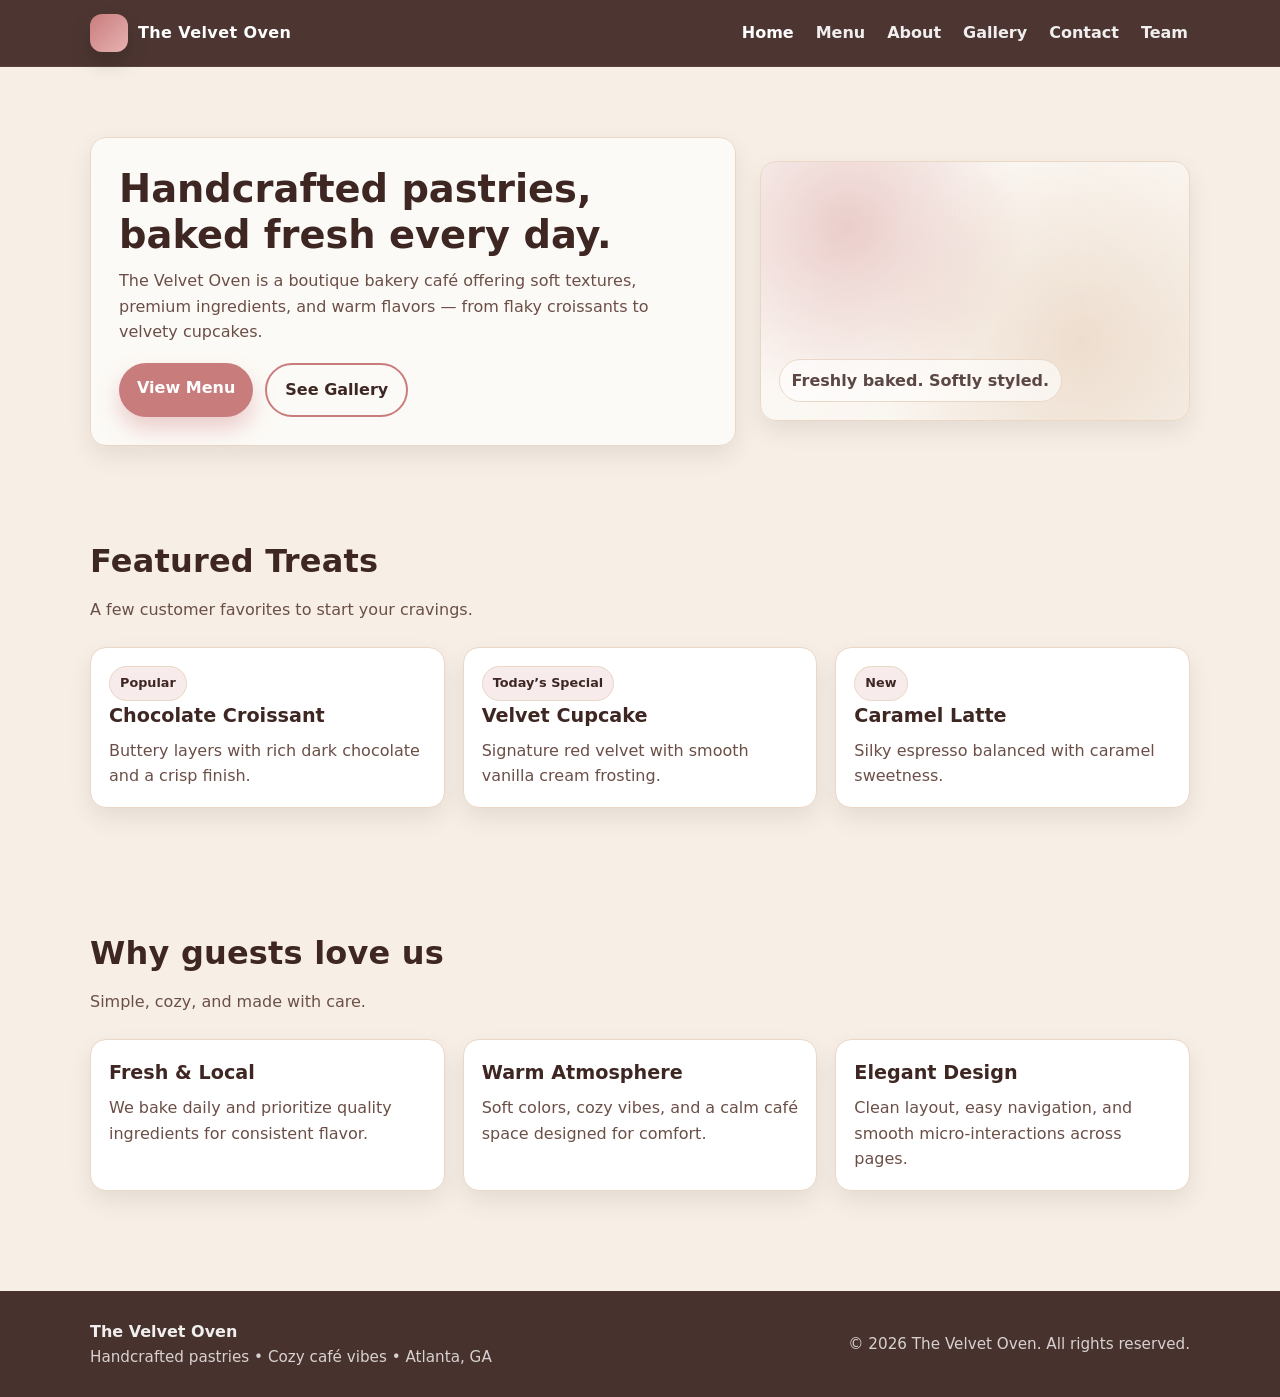
==== index.html @ 59b226e9 "Initial commit: Velvet Oven website pages and styling" ====
<!DOCTYPE html>
<html lang="en">
<head>
  <meta charset="UTF-8" />
  <meta name="viewport" content="width=device-width, initial-scale=1.0" />
  <title>The Velvet Oven | Home</title>
  <link rel="stylesheet" href="css/styles.css" />
</head>
<body>

  <header class="site-header">
    <div class="container navbar">
      <a class="brand" href="index.html">
        <span class="brand-mark" aria-hidden="true"></span>
        <span class="brand-text">The Velvet Oven</span>
      </a>

      <nav aria-label="Primary Navigation">
        <ul class="nav-links">
          <li><a href="index.html" aria-current="page">Home</a></li>
          <li><a href="menu.html">Menu</a></li>
          <li><a href="about.html">About</a></li>
          <li><a href="gallery.html">Gallery</a></li>
          <li><a href="contact.html">Contact</a></li>
          <li><a href="team.html">Team</a></li>
        </ul>
      </nav>
    </div>
  </header>

  <main>
    <section class="hero">
      <div class="container hero-grid">
        <div class="hero-card">
          <h1>Handcrafted pastries, baked fresh every day.</h1>
          <p>
            The Velvet Oven is a boutique bakery café offering soft textures, premium ingredients,
            and warm flavors — from flaky croissants to velvety cupcakes.
          </p>

          <div class="hero-actions">
            <a class="btn btn-primary" href="menu.html">View Menu</a>
            <a class="btn btn-outline" href="gallery.html">See Gallery</a>
          </div>
        </div>

        <div class="hero-visual" role="img" aria-label="Abstract bakery-themed visual background"></div>
      </div>
    </section>

    <section class="section">
      <div class="container">
        <h2 class="section-title">Featured Treats</h2>
        <p class="section-subtitle">A few customer favorites to start your cravings.</p>

        <div class="grid-3">
          <article class="card">
            <span class="badge">Popular</span>
            <h3>Chocolate Croissant</h3>
            <p>Buttery layers with rich dark chocolate and a crisp finish.</p>
          </article>

          <article class="card">
            <span class="badge pulse">Today’s Special</span>
            <h3>Velvet Cupcake</h3>
            <p>Signature red velvet with smooth vanilla cream frosting.</p>
          </article>

          <article class="card">
            <span class="badge">New</span>
            <h3>Caramel Latte</h3>
            <p>Silky espresso balanced with caramel sweetness.</p>
          </article>
        </div>
      </div>
    </section>

    <section class="section">
      <div class="container">
        <h2 class="section-title">Why guests love us</h2>
        <p class="section-subtitle">Simple, cozy, and made with care.</p>

        <div class="grid-3">
          <article class="card">
            <h3>Fresh & Local</h3>
            <p>We bake daily and prioritize quality ingredients for consistent flavor.</p>
          </article>
          <article class="card">
            <h3>Warm Atmosphere</h3>
            <p>Soft colors, cozy vibes, and a calm café space designed for comfort.</p>
          </article>
          <article class="card">
            <h3>Elegant Design</h3>
            <p>Clean layout, easy navigation, and smooth micro-interactions across pages.</p>
          </article>
        </div>
      </div>
    </section>
  </main>

  <footer class="site-footer">
    <div class="container footer-grid">
      <div>
        <strong>The Velvet Oven</strong>
        <div class="small">Handcrafted pastries • Cozy café vibes • Atlanta, GA</div>
      </div>
      <div class="small">© 2026 The Velvet Oven. All rights reserved.</div>
    </div>
  </footer>

</body>
</html>
---- css/styles.css ----
/* =========================================================
   The Velvet Oven — Global Styles
   CSC 4370/6370 Project 1 (HTML + CSS only)
   ========================================================= */

/* ---------- CSS Variables (Theme System) ---------- */
:root {
  --bg: #f7efe5;           /* warm cream */
  --surface: #ffffff;      /* card background */
  --text: #3e2723;         /* cocoa brown */
  --muted: #6b4f47;        /* muted brown */
  --accent: #c97c7c;       /* muted rose */
  --accent-dark: #b66b6b;  /* deeper rose */
  --border: #ead7c6;       /* soft beige */
  --shadow: 0 10px 25px rgba(0, 0, 0, 0.08);
  --shadow-hover: 0 14px 35px rgba(0, 0, 0, 0.12);
  --radius: 16px;
  --max: 1100px;
}

/* ---------- Base Reset ---------- */
* {
  box-sizing: border-box;
}

html {
  scroll-behavior: smooth;
}

body {
  margin: 0;
  font-family: system-ui, -apple-system, Segoe UI, Roboto, Arial, sans-serif;
  background: var(--bg);
  color: var(--text);
  line-height: 1.6;
}

img {
  max-width: 100%;
  display: block;
}

a {
  color: inherit;
}

/* ---------- Layout Helpers ---------- */
.container {
  width: min(92%, var(--max));
  margin: 0 auto;
}

.section {
  padding: 60px 0;
}

.section-title {
  font-size: 2rem;
  letter-spacing: 0.2px;
  margin: 0 0 10px;
}

.section-subtitle {
  margin: 0 0 25px;
  color: var(--muted);
}

/* ---------- Header / Nav ---------- */
.site-header {
  position: sticky;
  top: 0;
  z-index: 100;
  background: rgba(62, 39, 35, 0.92);
  backdrop-filter: blur(10px);
  border-bottom: 1px solid rgba(255, 255, 255, 0.06);
}

.navbar {
  display: flex;
  align-items: center;
  justify-content: space-between;
  padding: 14px 0;
  gap: 16px;
}

.brand {
  display: flex;
  align-items: center;
  gap: 10px;
  text-decoration: none;
}

.brand-mark {
  width: 38px;
  height: 38px;
  border-radius: 12px;
  background: linear-gradient(135deg, var(--accent), #e7b2b2);
  box-shadow: 0 10px 20px rgba(0,0,0,0.18);
}

.brand-text {
  color: #fff;
  font-weight: 800;
  letter-spacing: 0.4px;
}

.nav-links {
  list-style: none;
  display: flex;
  gap: 18px;
  padding: 0;
  margin: 0;
  flex-wrap: wrap;
  justify-content: flex-end;
}

.nav-links a {
  position: relative;
  text-decoration: none;
  color: rgba(255, 255, 255, 0.92);
  font-weight: 650;
  padding: 6px 2px;
}

.nav-links a::after {
  content: "";
  position: absolute;
  left: 0;
  bottom: -2px;
  width: 0%;
  height: 2px;
  background: var(--accent);
  transition: width 220ms ease;
}

.nav-links a:hover::after,
.nav-links a:focus-visible::after {
  width: 100%;
}

.nav-links a[aria-current="page"] {
  color: #fff;
}

.nav-links a:focus-visible {
  outline: 3px solid rgba(201, 124, 124, 0.55);
  outline-offset: 4px;
  border-radius: 8px;
}

/* ---------- Hero ---------- */
.hero {
  padding: 70px 0 30px;
}

.hero-grid {
  display: grid;
  grid-template-columns: 1.2fr 0.8fr;
  gap: 24px;
  align-items: center;
}

.hero-card {
  background: rgba(255, 255, 255, 0.65);
  border: 1px solid var(--border);
  border-radius: var(--radius);
  padding: 28px;
  box-shadow: var(--shadow);
  animation: fadeUp 900ms ease both;
}

.hero h1 {
  margin: 0 0 10px;
  font-size: 2.4rem;
  line-height: 1.2;
}

.hero p {
  margin: 0 0 18px;
  color: var(--muted);
}

.hero-actions {
  display: flex;
  gap: 12px;
  flex-wrap: wrap;
}

.btn {
  display: inline-block;
  border: 0;
  cursor: pointer;
  text-decoration: none;
  padding: 12px 18px;
  border-radius: 999px;
  font-weight: 750;
  transition: transform 180ms ease, box-shadow 180ms ease, background 180ms ease;
}

.btn-primary {
  background: var(--accent);
  color: #fff;
  box-shadow: 0 12px 22px rgba(201, 124, 124, 0.35);
}

.btn-primary:hover,
.btn-primary:focus-visible {
  background: var(--accent-dark);
  transform: translateY(-2px);
  box-shadow: 0 16px 28px rgba(201, 124, 124, 0.45);
}

.btn-outline {
  background: transparent;
  border: 2px solid var(--accent);
  color: var(--text);
}

.btn-outline:hover,
.btn-outline:focus-visible {
  transform: translateY(-2px);
  box-shadow: var(--shadow);
}

.hero-visual {
  border-radius: var(--radius);
  min-height: 260px;
  border: 1px solid var(--border);
  box-shadow: var(--shadow);
  background:
    radial-gradient(circle at 20% 25%, rgba(201,124,124,0.35), transparent 45%),
    radial-gradient(circle at 75% 70%, rgba(234,215,198,0.8), transparent 55%),
    linear-gradient(135deg, rgba(255,255,255,0.7), rgba(255,255,255,0.2));
  position: relative;
  overflow: hidden;
  animation: fadeUp 1100ms ease both;
}

.hero-visual::after {
  content: "Freshly baked. Softly styled.";
  position: absolute;
  left: 18px;
  bottom: 18px;
  font-weight: 800;
  color: rgba(62, 39, 35, 0.85);
  background: rgba(255,255,255,0.6);
  padding: 8px 12px;
  border-radius: 999px;
  border: 1px solid var(--border);
}

/* ---------- Cards ---------- */
.grid-3 {
  display: grid;
  grid-template-columns: repeat(3, 1fr);
  gap: 18px;
}

.card {
  background: var(--surface);
  border: 1px solid var(--border);
  border-radius: var(--radius);
  padding: 18px;
  box-shadow: var(--shadow);
  transition: transform 200ms ease, box-shadow 200ms ease;
}

.card:hover {
  transform: translateY(-6px);
  box-shadow: var(--shadow-hover);
}

.card h3 {
  margin: 0 0 6px;
  font-size: 1.2rem;
}

.card p {
  margin: 0;
  color: var(--muted);
}

.badge {
  display: inline-block;
  font-size: 0.8rem;
  font-weight: 800;
  padding: 6px 10px;
  border-radius: 999px;
  border: 1px solid var(--border);
  background: rgba(201, 124, 124, 0.15);
  color: var(--text);
}

/* ---------- Specials Pulse (Animation) ---------- */
.pulse {
  animation: pulse 1.6s ease-in-out infinite;
}

@keyframes pulse {
  0%, 100% { transform: scale(1); }
  50% { transform: scale(1.05); }
}

/* ---------- Menu Grid ---------- */
.menu-grid {
  display: grid;
  grid-template-columns: repeat(12, 1fr);
  gap: 18px;
}

.menu-category {
  grid-column: span 12;
  margin-top: 10px;
}

.menu-category h2 {
  margin: 20px 0 10px;
  font-size: 1.6rem;
}

.menu-items {
  display: grid;
  grid-template-columns: repeat(3, 1fr);
  gap: 18px;
}

.menu-item {
  background: var(--surface);
  border: 1px solid var(--border);
  border-radius: var(--radius);
  padding: 18px;
  box-shadow: var(--shadow);
  transition: transform 200ms ease, box-shadow 200ms ease;
  position: relative;
  overflow: hidden;
}

.menu-item:hover {
  transform: translateY(-6px);
  box-shadow: var(--shadow-hover);
}

.price {
  position: absolute;
  top: 14px;
  right: 14px;
  background: rgba(201, 124, 124, 0.18);
  border: 1px solid var(--border);
  padding: 6px 10px;
  border-radius: 999px;
  font-weight: 850;
}

/* ---------- Gallery ---------- */
.gallery-grid {
  display: grid;
  grid-template-columns: repeat(12, 1fr);
  gap: 14px;
}

.gallery-item {
  grid-column: span 4;
  border-radius: var(--radius);
  overflow: hidden;
  border: 1px solid var(--border);
  box-shadow: var(--shadow);
  background: #fff;
  transition: transform 220ms ease;
}

.gallery-item:hover {
  transform: scale(1.02);
}

.gallery-ph {
  /* Placeholder “image” using gradients (so you don't need real images yet) */
  height: 220px;
  background:
    radial-gradient(circle at 25% 30%, rgba(201,124,124,0.35), transparent 45%),
    radial-gradient(circle at 70% 70%, rgba(234,215,198,0.9), transparent 55%),
    linear-gradient(135deg, rgba(62,39,35,0.08), rgba(255,255,255,0.7));
}

.caption {
  padding: 12px 14px;
  color: var(--muted);
  font-weight: 650;
}

/* ---------- Form ---------- */
.form {
  background: rgba(255,255,255,0.75);
  border: 1px solid var(--border);
  border-radius: var(--radius);
  padding: 22px;
  box-shadow: var(--shadow);
  max-width: 720px;
}

.field {
  display: grid;
  gap: 6px;
  margin-bottom: 14px;
}

label {
  font-weight: 750;
}

input, textarea {
  width: 100%;
  padding: 12px 12px;
  border-radius: 12px;
  border: 1px solid var(--border);
  font: inherit;
  background: #fff;
}

input:focus, textarea:focus {
  outline: 3px solid rgba(201, 124, 124, 0.35);
  border-color: rgba(201, 124, 124, 0.65);
}

textarea {
  min-height: 140px;
  resize: vertical;
}

/* ---------- Footer ---------- */
.site-footer {
  padding: 28px 0;
  background: rgba(62, 39, 35, 0.94);
  color: rgba(255, 255, 255, 0.92);
  margin-top: 40px;
}

.footer-grid {
  display: grid;
  grid-template-columns: 1fr auto;
  gap: 14px;
  align-items: center;
}

.small {
  color: rgba(255, 255, 255, 0.78);
  font-size: 0.95rem;
}

/* ---------- Animations ---------- */
@keyframes fadeUp {
  from { opacity: 0; transform: translateY(10px); }
  to   { opacity: 1; transform: translateY(0); }
}

/* ---------- Reduced Motion Accessibility ---------- */
@media (prefers-reduced-motion: reduce) {
  html { scroll-behavior: auto; }
  * {
    animation-duration: 0.001ms !important;
    animation-iteration-count: 1 !important;
    transition-duration: 0.001ms !important;
  }
}

/* ---------- Responsive Breakpoints ---------- */
@media (max-width: 1024px) {
  .hero-grid {
    grid-template-columns: 1fr;
  }
  .grid-3 {
    grid-template-columns: 1fr;
  }
  .menu-items {
    grid-template-columns: 1fr;
  }
  .gallery-item {
    grid-column: span 6;
  }
  .footer-grid {
    grid-template-columns: 1fr;
  }
}

@media (max-width: 600px) {
  .nav-links {
    gap: 10px;
  }
  .hero h1 {
    font-size: 2rem;
  }
  .gallery-item {
    grid-column: span 12;
  }
}
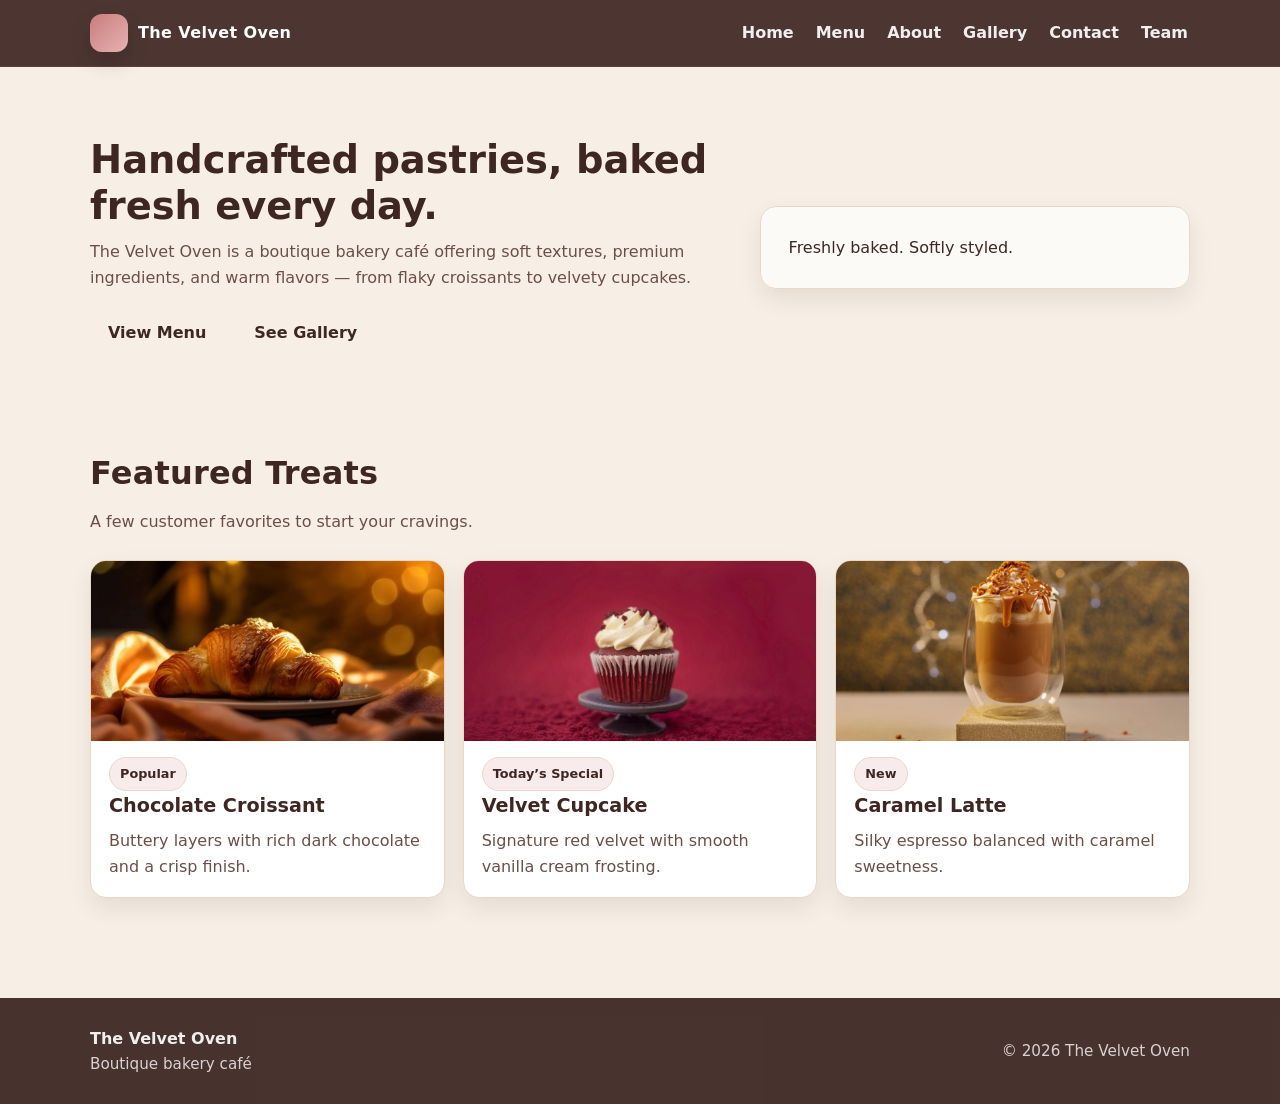
==== commit 3fa206bb: "Add product images and homepage featured media cards" ====
--- a/index.html
+++ b/index.html
@@ -1,112 +1,156 @@
 <!DOCTYPE html>
 <html lang="en">
 <head>
-  <meta charset="UTF-8" />
-  <meta name="viewport" content="width=device-width, initial-scale=1.0" />
-  <title>The Velvet Oven | Home</title>
-  <link rel="stylesheet" href="css/styles.css" />
+  <meta charset="UTF-8">
+  <meta name="viewport" content="width=device-width, initial-scale=1.0">
+  <title>The Velvet Oven</title>
+  <link rel="stylesheet" href="css/styles.css">
 </head>
+
 <body>
 
-  <header class="site-header">
-    <div class="container navbar">
-      <a class="brand" href="index.html">
-        <span class="brand-mark" aria-hidden="true"></span>
-        <span class="brand-text">The Velvet Oven</span>
-      </a>
+<header class="site-header">
+  <div class="container navbar">
 
-      <nav aria-label="Primary Navigation">
-        <ul class="nav-links">
-          <li><a href="index.html" aria-current="page">Home</a></li>
-          <li><a href="menu.html">Menu</a></li>
-          <li><a href="about.html">About</a></li>
-          <li><a href="gallery.html">Gallery</a></li>
-          <li><a href="contact.html">Contact</a></li>
-          <li><a href="team.html">Team</a></li>
-        </ul>
-      </nav>
+    <a class="brand" href="index.html">
+      <span class="brand-mark"></span>
+      <span class="brand-text">The Velvet Oven</span>
+    </a>
+
+    <nav>
+      <ul class="nav-links">
+        <li><a href="index.html">Home</a></li>
+        <li><a href="menu.html">Menu</a></li>
+        <li><a href="about.html">About</a></li>
+        <li><a href="gallery.html">Gallery</a></li>
+        <li><a href="contact.html">Contact</a></li>
+        <li><a href="team.html">Team</a></li>
+      </ul>
+    </nav>
+
+  </div>
+</header>
+
+<main>
+
+<section class="hero section">
+  <div class="container hero-grid">
+
+    <div class="hero-text">
+      <h1>Handcrafted pastries, baked fresh every day.</h1>
+
+      <p>
+        The Velvet Oven is a boutique bakery café offering soft textures,
+        premium ingredients, and warm flavors — from flaky croissants
+        to velvety cupcakes.
+      </p>
+
+      <div class="hero-actions">
+        <a href="menu.html" class="btn primary">View Menu</a>
+        <a href="gallery.html" class="btn outline">See Gallery</a>
+      </div>
     </div>
-  </header>
 
-  <main>
-    <section class="hero">
-      <div class="container hero-grid">
-        <div class="hero-card">
-          <h1>Handcrafted pastries, baked fresh every day.</h1>
+    <div class="hero-card">
+      <span class="hero-badge">Freshly baked. Softly styled.</span>
+    </div>
+
+  </div>
+</section>
+
+
+<section class="section">
+  <div class="container">
+
+    <h2 class="section-title">Featured Treats</h2>
+    <p class="section-subtitle">
+      A few customer favorites to start your cravings.
+    </p>
+
+    <div class="grid-3">
+
+      <article class="card card-media">
+
+        <img class="card-img"
+        src="assets/images/croissant.jpg"
+        alt="Chocolate croissant">
+
+        <div class="card-body">
+          <span class="badge">Popular</span>
+
+          <h3>Chocolate Croissant</h3>
+
           <p>
-            The Velvet Oven is a boutique bakery café offering soft textures, premium ingredients,
-            and warm flavors — from flaky croissants to velvety cupcakes.
+            Buttery layers with rich dark chocolate
+            and a crisp finish.
           </p>
-
-          <div class="hero-actions">
-            <a class="btn btn-primary" href="menu.html">View Menu</a>
-            <a class="btn btn-outline" href="gallery.html">See Gallery</a>
-          </div>
         </div>
 
-        <div class="hero-visual" role="img" aria-label="Abstract bakery-themed visual background"></div>
-      </div>
-    </section>
+      </article>
 
-    <section class="section">
-      <div class="container">
-        <h2 class="section-title">Featured Treats</h2>
-        <p class="section-subtitle">A few customer favorites to start your cravings.</p>
 
-        <div class="grid-3">
-          <article class="card">
-            <span class="badge">Popular</span>
-            <h3>Chocolate Croissant</h3>
-            <p>Buttery layers with rich dark chocolate and a crisp finish.</p>
-          </article>
+      <article class="card card-media">
 
-          <article class="card">
-            <span class="badge pulse">Today’s Special</span>
-            <h3>Velvet Cupcake</h3>
-            <p>Signature red velvet with smooth vanilla cream frosting.</p>
-          </article>
+        <img class="card-img"
+        src="assets/images/cupcake.jpg"
+        alt="Velvet cupcake">
 
-          <article class="card">
-            <span class="badge">New</span>
-            <h3>Caramel Latte</h3>
-            <p>Silky espresso balanced with caramel sweetness.</p>
-          </article>
+        <div class="card-body">
+          <span class="badge pulse">Today’s Special</span>
+
+          <h3>Velvet Cupcake</h3>
+
+          <p>
+            Signature red velvet with smooth
+            vanilla cream frosting.
+          </p>
         </div>
-      </div>
-    </section>
 
-    <section class="section">
-      <div class="container">
-        <h2 class="section-title">Why guests love us</h2>
-        <p class="section-subtitle">Simple, cozy, and made with care.</p>
+      </article>
 
-        <div class="grid-3">
-          <article class="card">
-            <h3>Fresh & Local</h3>
-            <p>We bake daily and prioritize quality ingredients for consistent flavor.</p>
-          </article>
-          <article class="card">
-            <h3>Warm Atmosphere</h3>
-            <p>Soft colors, cozy vibes, and a calm café space designed for comfort.</p>
-          </article>
-          <article class="card">
-            <h3>Elegant Design</h3>
-            <p>Clean layout, easy navigation, and smooth micro-interactions across pages.</p>
-          </article>
+
+      <article class="card card-media">
+
+        <img class="card-img"
+        src="assets/images/latte.jpg"
+        alt="Caramel latte">
+
+        <div class="card-body">
+          <span class="badge">New</span>
+
+          <h3>Caramel Latte</h3>
+
+          <p>
+            Silky espresso balanced with
+            caramel sweetness.
+          </p>
         </div>
-      </div>
-    </section>
-  </main>
 
-  <footer class="site-footer">
-    <div class="container footer-grid">
-      <div>
-        <strong>The Velvet Oven</strong>
-        <div class="small">Handcrafted pastries • Cozy café vibes • Atlanta, GA</div>
-      </div>
-      <div class="small">© 2026 The Velvet Oven. All rights reserved.</div>
+      </article>
+
     </div>
-  </footer>
+
+  </div>
+</section>
+
+</main>
+
+<footer class="site-footer">
+
+  <div class="container footer-grid">
+
+    <div>
+      <strong>The Velvet Oven</strong>
+      <div class="small">Boutique bakery café</div>
+    </div>
+
+    <div class="small">
+      © 2026 The Velvet Oven
+    </div>
+
+  </div>
+
+</footer>
 
 </body>
 </html>
--- a/css/styles.css
+++ b/css/styles.css
@@ -491,4 +491,69 @@
   .gallery-item {
     grid-column: span 12;
   }
+}
+/* =========================================================
+   Gallery: real images + overlay animation
+   ========================================================= */
+
+.gallery-link {
+  position: relative;
+  display: block;
+  text-decoration: none;
+}
+
+.gallery-img {
+  width: 100%;
+  height: 240px;
+  object-fit: cover;
+  transform: scale(1);
+  transition: transform 280ms ease;
+}
+
+.gallery-overlay {
+  position: absolute;
+  left: 12px;
+  bottom: 12px;
+  padding: 10px 12px;
+  border-radius: 999px;
+  font-weight: 800;
+  color: rgba(62, 39, 35, 0.92);
+  background: rgba(255, 255, 255, 0.78);
+  border: 1px solid rgba(234, 215, 198, 0.9);
+  transform: translateY(10px);
+  opacity: 0;
+  transition: opacity 240ms ease, transform 240ms ease;
+}
+
+.gallery-item:hover .gallery-img {
+  transform: scale(1.06);
+}
+
+.gallery-item:hover .gallery-overlay {
+  opacity: 1;
+  transform: translateY(0);
+}
+
+/* =========================================================
+   Homepage: image cards
+   ========================================================= */
+
+.card-media {
+  padding: 0;
+  overflow: hidden;
+}
+
+.card-img {
+  width: 100%;
+  height: 180px;
+  object-fit: cover;
+  transition: transform 280ms ease;
+}
+
+.card-body {
+  padding: 16px 18px 18px;
+}
+
+.card-media:hover .card-img {
+  transform: scale(1.05);
 }
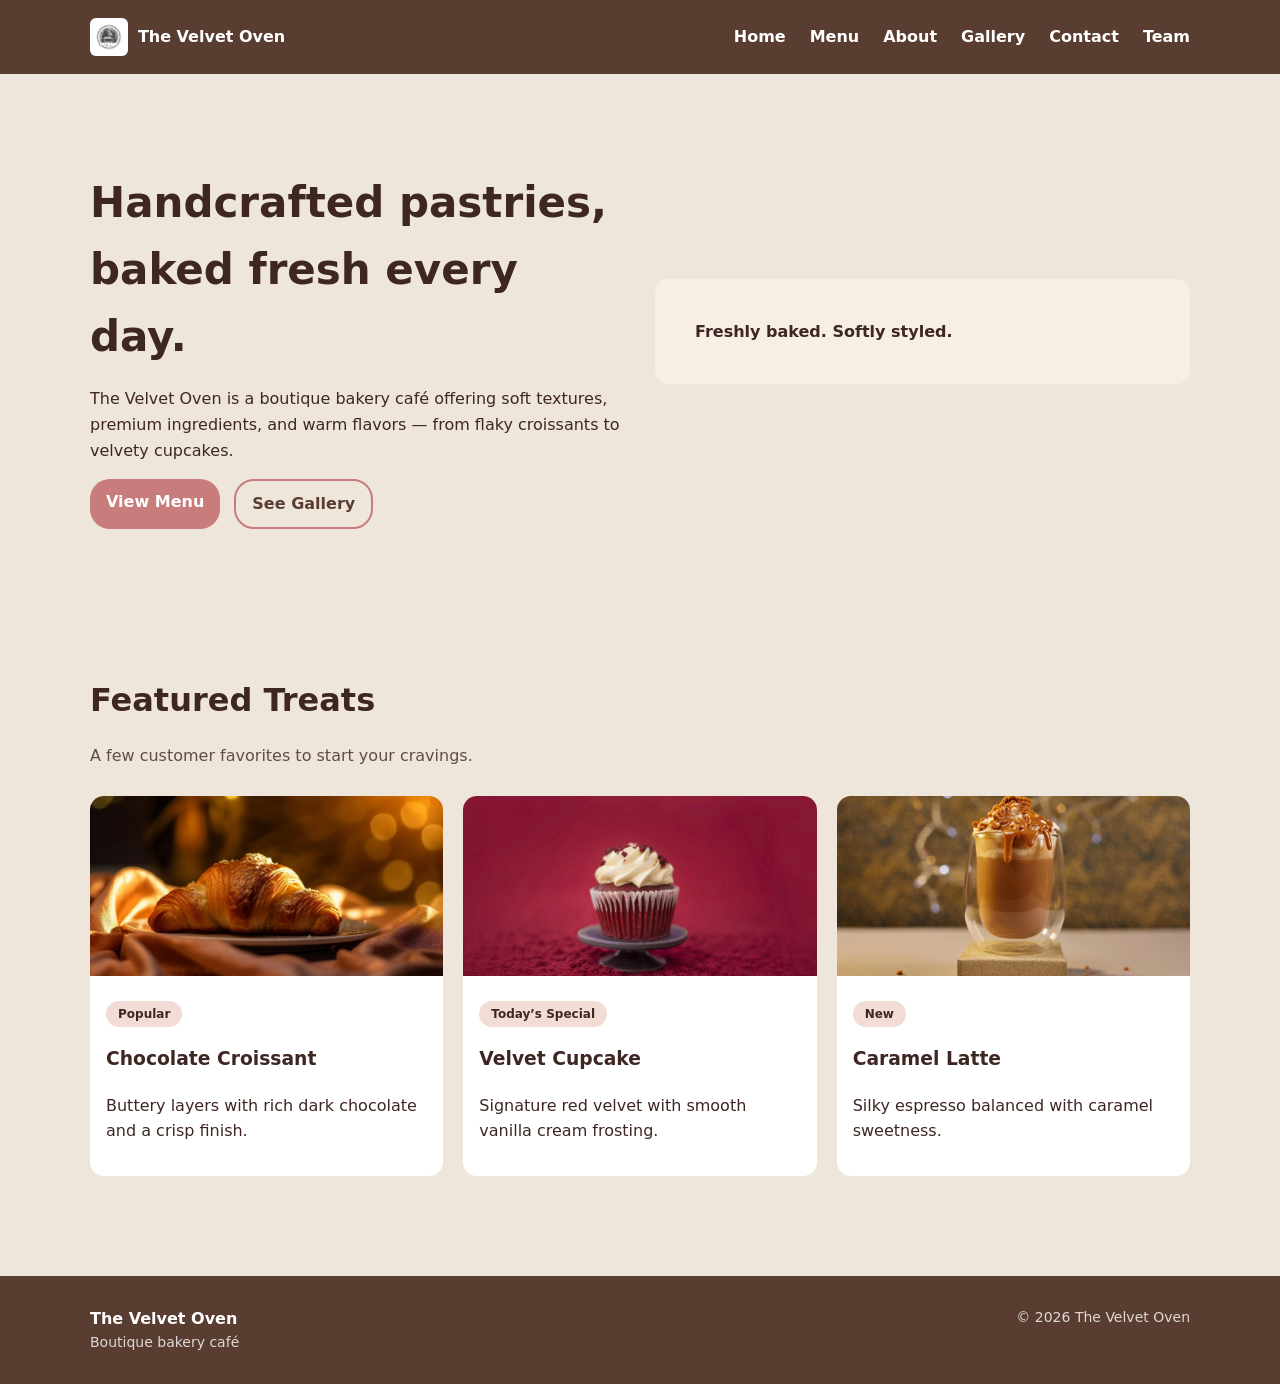
==== commit f77fa8a6: "Add logo image to navbar" ====
--- a/index.html
+++ b/index.html
@@ -13,7 +13,7 @@
   <div class="container navbar">
 
     <a class="brand" href="index.html">
-      <span class="brand-mark"></span>
+      <img src="assets/images/logo.jpg" alt="Velvet Oven Logo" class="logo">
       <span class="brand-text">The Velvet Oven</span>
     </a>
 
@@ -58,7 +58,6 @@
   </div>
 </section>
 
-
 <section class="section">
   <div class="container">
 
@@ -70,7 +69,6 @@
     <div class="grid-3">
 
       <article class="card card-media">
-
         <img class="card-img"
         src="assets/images/croissant.jpg"
         alt="Chocolate croissant">
@@ -85,12 +83,9 @@
             and a crisp finish.
           </p>
         </div>
-
       </article>
 
-
       <article class="card card-media">
-
         <img class="card-img"
         src="assets/images/cupcake.jpg"
         alt="Velvet cupcake">
@@ -105,12 +100,9 @@
             vanilla cream frosting.
           </p>
         </div>
-
       </article>
 
-
       <article class="card card-media">
-
         <img class="card-img"
         src="assets/images/latte.jpg"
         alt="Caramel latte">
@@ -125,7 +117,6 @@
             caramel sweetness.
           </p>
         </div>
-
       </article>
 
     </div>
--- a/css/styles.css
+++ b/css/styles.css
@@ -1,86 +1,35 @@
-/* =========================================================
-   The Velvet Oven — Global Styles
-   CSC 4370/6370 Project 1 (HTML + CSS only)
-   ========================================================= */
-
-/* ---------- CSS Variables (Theme System) ---------- */
-:root {
-  --bg: #f7efe5;           /* warm cream */
-  --surface: #ffffff;      /* card background */
-  --text: #3e2723;         /* cocoa brown */
-  --muted: #6b4f47;        /* muted brown */
-  --accent: #c97c7c;       /* muted rose */
-  --accent-dark: #b66b6b;  /* deeper rose */
-  --border: #ead7c6;       /* soft beige */
-  --shadow: 0 10px 25px rgba(0, 0, 0, 0.08);
-  --shadow-hover: 0 14px 35px rgba(0, 0, 0, 0.12);
-  --radius: 16px;
-  --max: 1100px;
-}
-
-/* ---------- Base Reset ---------- */
 * {
   box-sizing: border-box;
 }
 
-html {
-  scroll-behavior: smooth;
-}
-
 body {
   margin: 0;
-  font-family: system-ui, -apple-system, Segoe UI, Roboto, Arial, sans-serif;
-  background: var(--bg);
-  color: var(--text);
+  font-family: system-ui, -apple-system, BlinkMacSystemFont, "Segoe UI",
+  Roboto, Oxygen, Ubuntu, Cantarell, "Open Sans", "Helvetica Neue", sans-serif;
+  background: #efe6db;
+  color: #3e2723;
   line-height: 1.6;
 }
 
-img {
-  max-width: 100%;
-  display: block;
-}
-
-a {
-  color: inherit;
-}
-
-/* ---------- Layout Helpers ---------- */
 .container {
-  width: min(92%, var(--max));
-  margin: 0 auto;
+  width: min(1100px, 92%);
+  margin-inline: auto;
 }
 
 .section {
   padding: 60px 0;
 }
 
-.section-title {
-  font-size: 2rem;
-  letter-spacing: 0.2px;
-  margin: 0 0 10px;
-}
-
-.section-subtitle {
-  margin: 0 0 25px;
-  color: var(--muted);
-}
-
-/* ---------- Header / Nav ---------- */
 .site-header {
-  position: sticky;
-  top: 0;
-  z-index: 100;
-  background: rgba(62, 39, 35, 0.92);
-  backdrop-filter: blur(10px);
-  border-bottom: 1px solid rgba(255, 255, 255, 0.06);
+  background: #5a3d31;
+  color: white;
 }
 
 .navbar {
   display: flex;
+  justify-content: space-between;
   align-items: center;
-  justify-content: space-between;
-  padding: 14px 0;
-  gap: 16px;
+  padding: 18px 0;
 }
 
 .brand {
@@ -88,445 +37,191 @@
   align-items: center;
   gap: 10px;
   text-decoration: none;
-}
-
-.brand-mark {
-  width: 38px;
+  color: white;
+}
+
+.logo {
   height: 38px;
-  border-radius: 12px;
-  background: linear-gradient(135deg, var(--accent), #e7b2b2);
-  box-shadow: 0 10px 20px rgba(0,0,0,0.18);
+  width: auto;
+  border-radius: 6px;
+  display: block;
 }
 
 .brand-text {
-  color: #fff;
-  font-weight: 800;
-  letter-spacing: 0.4px;
+  font-weight: 700;
 }
 
 .nav-links {
+  display: flex;
+  gap: 24px;
   list-style: none;
-  display: flex;
-  gap: 18px;
   padding: 0;
   margin: 0;
-  flex-wrap: wrap;
-  justify-content: flex-end;
 }
 
 .nav-links a {
+  text-decoration: none;
+  color: white;
+  font-weight: 600;
+}
+
+.nav-links a:hover {
+  opacity: 0.7;
+}
+
+.nav-links a[aria-current="page"] {
+  border-bottom: 2px solid rgba(201,124,124,0.75);
+  padding-bottom: 6px;
+}
+
+.hero-grid {
+  display: grid;
+  grid-template-columns: 1fr 1fr;
+  gap: 30px;
+  align-items: center;
+}
+
+.hero-text h1 {
+  font-size: 42px;
+  margin-bottom: 10px;
+}
+
+.hero-actions {
+  display: flex;
+  gap: 14px;
+  margin-top: 16px;
+}
+
+.hero-card {
+  padding: 40px;
+  background: #f7efe6;
+  border-radius: 14px;
+}
+
+.hero-badge {
+  font-weight: 600;
+}
+
+.hero {
   position: relative;
-  text-decoration: none;
-  color: rgba(255, 255, 255, 0.92);
-  font-weight: 650;
-  padding: 6px 2px;
-}
-
-.nav-links a::after {
+  overflow: hidden;
+}
+
+.hero::before {
   content: "";
   position: absolute;
-  left: 0;
-  bottom: -2px;
-  width: 0%;
-  height: 2px;
-  background: var(--accent);
-  transition: width 220ms ease;
-}
-
-.nav-links a:hover::after,
-.nav-links a:focus-visible::after {
+  inset: 0;
+  background: url("../assets/images/cafe.jpg") center/cover no-repeat;
+  opacity: 0.15;
+  transform: scale(1.05);
+}
+
+.hero .container {
+  position: relative;
+  z-index: 1;
+}
+
+.btn {
+  padding: 10px 16px;
+  border-radius: 20px;
+  text-decoration: none;
+  font-weight: 600;
+}
+
+.btn.primary {
+  background: #c97c7c;
+  color: white;
+}
+
+.btn.outline {
+  border: 2px solid #c97c7c;
+  color: #5a3d31;
+}
+
+.section-title {
+  font-size: 32px;
+  margin-bottom: 6px;
+}
+
+.section-subtitle {
+  opacity: 0.8;
+  margin-bottom: 28px;
+}
+
+.grid-3 {
+  display: grid;
+  grid-template-columns: repeat(3,1fr);
+  gap: 20px;
+}
+
+.card {
+  background: white;
+  border-radius: 14px;
+  overflow: hidden;
+  padding: 16px;
+}
+
+.card-media {
+  padding: 0;
+}
+
+.card-img {
   width: 100%;
-}
-
-.nav-links a[aria-current="page"] {
-  color: #fff;
-}
-
-.nav-links a:focus-visible {
-  outline: 3px solid rgba(201, 124, 124, 0.55);
-  outline-offset: 4px;
-  border-radius: 8px;
-}
-
-/* ---------- Hero ---------- */
-.hero {
-  padding: 70px 0 30px;
-}
-
-.hero-grid {
+  height: 180px;
+  object-fit: cover;
+}
+
+.card-body {
+  padding: 16px;
+}
+
+.badge {
+  background: #f1ddd5;
+  padding: 6px 12px;
+  border-radius: 16px;
+  font-size: 12px;
+  font-weight: 700;
+}
+
+.pulse {
+  animation: pulse 2s infinite;
+}
+
+@keyframes pulse {
+  0% {transform:scale(1)}
+  50% {transform:scale(1.05)}
+  100% {transform:scale(1)}
+}
+
+.gallery-grid {
   display: grid;
-  grid-template-columns: 1.2fr 0.8fr;
-  gap: 24px;
-  align-items: center;
-}
-
-.hero-card {
-  background: rgba(255, 255, 255, 0.65);
-  border: 1px solid var(--border);
-  border-radius: var(--radius);
-  padding: 28px;
-  box-shadow: var(--shadow);
-  animation: fadeUp 900ms ease both;
-}
-
-.hero h1 {
-  margin: 0 0 10px;
-  font-size: 2.4rem;
-  line-height: 1.2;
-}
-
-.hero p {
-  margin: 0 0 18px;
-  color: var(--muted);
-}
-
-.hero-actions {
-  display: flex;
-  gap: 12px;
-  flex-wrap: wrap;
-}
-
-.btn {
-  display: inline-block;
-  border: 0;
-  cursor: pointer;
-  text-decoration: none;
-  padding: 12px 18px;
-  border-radius: 999px;
-  font-weight: 750;
-  transition: transform 180ms ease, box-shadow 180ms ease, background 180ms ease;
-}
-
-.btn-primary {
-  background: var(--accent);
-  color: #fff;
-  box-shadow: 0 12px 22px rgba(201, 124, 124, 0.35);
-}
-
-.btn-primary:hover,
-.btn-primary:focus-visible {
-  background: var(--accent-dark);
-  transform: translateY(-2px);
-  box-shadow: 0 16px 28px rgba(201, 124, 124, 0.45);
-}
-
-.btn-outline {
-  background: transparent;
-  border: 2px solid var(--accent);
-  color: var(--text);
-}
-
-.btn-outline:hover,
-.btn-outline:focus-visible {
-  transform: translateY(-2px);
-  box-shadow: var(--shadow);
-}
-
-.hero-visual {
-  border-radius: var(--radius);
-  min-height: 260px;
-  border: 1px solid var(--border);
-  box-shadow: var(--shadow);
-  background:
-    radial-gradient(circle at 20% 25%, rgba(201,124,124,0.35), transparent 45%),
-    radial-gradient(circle at 75% 70%, rgba(234,215,198,0.8), transparent 55%),
-    linear-gradient(135deg, rgba(255,255,255,0.7), rgba(255,255,255,0.2));
+  grid-template-columns: repeat(3,1fr);
+  gap: 18px;
+}
+
+.gallery-item {
   position: relative;
   overflow: hidden;
-  animation: fadeUp 1100ms ease both;
-}
-
-.hero-visual::after {
-  content: "Freshly baked. Softly styled.";
-  position: absolute;
-  left: 18px;
-  bottom: 18px;
-  font-weight: 800;
-  color: rgba(62, 39, 35, 0.85);
-  background: rgba(255,255,255,0.6);
-  padding: 8px 12px;
-  border-radius: 999px;
-  border: 1px solid var(--border);
-}
-
-/* ---------- Cards ---------- */
-.grid-3 {
-  display: grid;
-  grid-template-columns: repeat(3, 1fr);
-  gap: 18px;
-}
-
-.card {
-  background: var(--surface);
-  border: 1px solid var(--border);
-  border-radius: var(--radius);
-  padding: 18px;
-  box-shadow: var(--shadow);
-  transition: transform 200ms ease, box-shadow 200ms ease;
-}
-
-.card:hover {
-  transform: translateY(-6px);
-  box-shadow: var(--shadow-hover);
-}
-
-.card h3 {
-  margin: 0 0 6px;
-  font-size: 1.2rem;
-}
-
-.card p {
-  margin: 0;
-  color: var(--muted);
-}
-
-.badge {
-  display: inline-block;
-  font-size: 0.8rem;
-  font-weight: 800;
-  padding: 6px 10px;
-  border-radius: 999px;
-  border: 1px solid var(--border);
-  background: rgba(201, 124, 124, 0.15);
-  color: var(--text);
-}
-
-/* ---------- Specials Pulse (Animation) ---------- */
-.pulse {
-  animation: pulse 1.6s ease-in-out infinite;
-}
-
-@keyframes pulse {
-  0%, 100% { transform: scale(1); }
-  50% { transform: scale(1.05); }
-}
-
-/* ---------- Menu Grid ---------- */
-.menu-grid {
-  display: grid;
-  grid-template-columns: repeat(12, 1fr);
-  gap: 18px;
-}
-
-.menu-category {
-  grid-column: span 12;
-  margin-top: 10px;
-}
-
-.menu-category h2 {
-  margin: 20px 0 10px;
-  font-size: 1.6rem;
-}
-
-.menu-items {
-  display: grid;
-  grid-template-columns: repeat(3, 1fr);
-  gap: 18px;
-}
-
-.menu-item {
-  background: var(--surface);
-  border: 1px solid var(--border);
-  border-radius: var(--radius);
-  padding: 18px;
-  box-shadow: var(--shadow);
-  transition: transform 200ms ease, box-shadow 200ms ease;
-  position: relative;
-  overflow: hidden;
-}
-
-.menu-item:hover {
-  transform: translateY(-6px);
-  box-shadow: var(--shadow-hover);
-}
-
-.price {
-  position: absolute;
-  top: 14px;
-  right: 14px;
-  background: rgba(201, 124, 124, 0.18);
-  border: 1px solid var(--border);
-  padding: 6px 10px;
-  border-radius: 999px;
-  font-weight: 850;
-}
-
-/* ---------- Gallery ---------- */
-.gallery-grid {
-  display: grid;
-  grid-template-columns: repeat(12, 1fr);
-  gap: 14px;
-}
-
-.gallery-item {
-  grid-column: span 4;
-  border-radius: var(--radius);
-  overflow: hidden;
-  border: 1px solid var(--border);
-  box-shadow: var(--shadow);
-  background: #fff;
-  transition: transform 220ms ease;
-}
-
-.gallery-item:hover {
-  transform: scale(1.02);
-}
-
-.gallery-ph {
-  /* Placeholder “image” using gradients (so you don't need real images yet) */
-  height: 220px;
-  background:
-    radial-gradient(circle at 25% 30%, rgba(201,124,124,0.35), transparent 45%),
-    radial-gradient(circle at 70% 70%, rgba(234,215,198,0.9), transparent 55%),
-    linear-gradient(135deg, rgba(62,39,35,0.08), rgba(255,255,255,0.7));
-}
-
-.caption {
-  padding: 12px 14px;
-  color: var(--muted);
-  font-weight: 650;
-}
-
-/* ---------- Form ---------- */
-.form {
-  background: rgba(255,255,255,0.75);
-  border: 1px solid var(--border);
-  border-radius: var(--radius);
-  padding: 22px;
-  box-shadow: var(--shadow);
-  max-width: 720px;
-}
-
-.field {
-  display: grid;
-  gap: 6px;
-  margin-bottom: 14px;
-}
-
-label {
-  font-weight: 750;
-}
-
-input, textarea {
-  width: 100%;
-  padding: 12px 12px;
   border-radius: 12px;
-  border: 1px solid var(--border);
-  font: inherit;
-  background: #fff;
-}
-
-input:focus, textarea:focus {
-  outline: 3px solid rgba(201, 124, 124, 0.35);
-  border-color: rgba(201, 124, 124, 0.65);
-}
-
-textarea {
-  min-height: 140px;
-  resize: vertical;
-}
-
-/* ---------- Footer ---------- */
-.site-footer {
-  padding: 28px 0;
-  background: rgba(62, 39, 35, 0.94);
-  color: rgba(255, 255, 255, 0.92);
-  margin-top: 40px;
-}
-
-.footer-grid {
-  display: grid;
-  grid-template-columns: 1fr auto;
-  gap: 14px;
-  align-items: center;
-}
-
-.small {
-  color: rgba(255, 255, 255, 0.78);
-  font-size: 0.95rem;
-}
-
-/* ---------- Animations ---------- */
-@keyframes fadeUp {
-  from { opacity: 0; transform: translateY(10px); }
-  to   { opacity: 1; transform: translateY(0); }
-}
-
-/* ---------- Reduced Motion Accessibility ---------- */
-@media (prefers-reduced-motion: reduce) {
-  html { scroll-behavior: auto; }
-  * {
-    animation-duration: 0.001ms !important;
-    animation-iteration-count: 1 !important;
-    transition-duration: 0.001ms !important;
-  }
-}
-
-/* ---------- Responsive Breakpoints ---------- */
-@media (max-width: 1024px) {
-  .hero-grid {
-    grid-template-columns: 1fr;
-  }
-  .grid-3 {
-    grid-template-columns: 1fr;
-  }
-  .menu-items {
-    grid-template-columns: 1fr;
-  }
-  .gallery-item {
-    grid-column: span 6;
-  }
-  .footer-grid {
-    grid-template-columns: 1fr;
-  }
-}
-
-@media (max-width: 600px) {
-  .nav-links {
-    gap: 10px;
-  }
-  .hero h1 {
-    font-size: 2rem;
-  }
-  .gallery-item {
-    grid-column: span 12;
-  }
-}
-/* =========================================================
-   Gallery: real images + overlay animation
-   ========================================================= */
-
-.gallery-link {
-  position: relative;
-  display: block;
-  text-decoration: none;
 }
 
 .gallery-img {
   width: 100%;
   height: 240px;
   object-fit: cover;
-  transform: scale(1);
-  transition: transform 280ms ease;
 }
 
 .gallery-overlay {
   position: absolute;
+  bottom: 12px;
   left: 12px;
-  bottom: 12px;
-  padding: 10px 12px;
-  border-radius: 999px;
-  font-weight: 800;
-  color: rgba(62, 39, 35, 0.92);
-  background: rgba(255, 255, 255, 0.78);
-  border: 1px solid rgba(234, 215, 198, 0.9);
-  transform: translateY(10px);
+  background: rgba(255,255,255,0.85);
+  padding: 8px 12px;
+  border-radius: 20px;
+  font-weight: 700;
   opacity: 0;
-  transition: opacity 240ms ease, transform 240ms ease;
-}
-
-.gallery-item:hover .gallery-img {
-  transform: scale(1.06);
+  transform: translateY(8px);
+  transition: all .3s;
 }
 
 .gallery-item:hover .gallery-overlay {
@@ -534,26 +229,154 @@
   transform: translateY(0);
 }
 
-/* =========================================================
-   Homepage: image cards
-   ========================================================= */
-
-.card-media {
-  padding: 0;
-  overflow: hidden;
-}
-
-.card-img {
-  width: 100%;
-  height: 180px;
-  object-fit: cover;
-  transition: transform 280ms ease;
-}
-
-.card-body {
-  padding: 16px 18px 18px;
-}
-
-.card-media:hover .card-img {
-  transform: scale(1.05);
+.gallery-item:hover .gallery-img {
+  transform: scale(1.06);
+  transition: transform .3s;
+}
+
+.gallery-animate .gallery-item {
+  opacity: 0;
+  transform: translateY(12px);
+  animation: fadeUp .5s forwards;
+}
+
+.gallery-animate .gallery-item:nth-child(1){animation-delay:.05s}
+.gallery-animate .gallery-item:nth-child(2){animation-delay:.1s}
+.gallery-animate .gallery-item:nth-child(3){animation-delay:.15s}
+.gallery-animate .gallery-item:nth-child(4){animation-delay:.2s}
+.gallery-animate .gallery-item:nth-child(5){animation-delay:.25s}
+.gallery-animate .gallery-item:nth-child(6){animation-delay:.3s}
+
+@keyframes fadeUp {
+  to {
+    opacity:1;
+    transform:translateY(0);
+  }
+}
+
+.menu-grid {
+  display:grid;
+  grid-template-columns:repeat(3,1fr);
+  gap:20px;
+}
+
+.menu-item {
+  background:white;
+  padding:18px;
+  border-radius:14px;
+  position:relative;
+}
+
+.menu-top {
+  display:flex;
+  justify-content:space-between;
+  align-items:center;
+}
+
+.price {
+  background:#f1ddd5;
+  padding:6px 10px;
+  border-radius:12px;
+  font-weight:700;
+}
+
+.menu-item.recommended {
+  border:2px solid #c97c7c;
+}
+
+.menu-item.recommended::before {
+  content:"Recommended";
+  position:absolute;
+  top:10px;
+  left:10px;
+  background:#f1ddd5;
+  padding:4px 8px;
+  border-radius:10px;
+  font-size:11px;
+  font-weight:700;
+}
+
+.card,
+.menu-item,
+.gallery-item {
+  transition: transform .2s ease, box-shadow .2s ease;
+}
+
+.card:hover,
+.menu-item:hover,
+.gallery-item:hover {
+  transform: translateY(-6px);
+  box-shadow:0 10px 20px rgba(0,0,0,.1);
+}
+
+.site-footer {
+  background:#5a3d31;
+  color:white;
+  padding:30px 0;
+  margin-top:40px;
+}
+
+.footer-grid {
+  display:flex;
+  justify-content:space-between;
+}
+
+.small {
+  font-size:14px;
+  opacity:.8;
+}
+
+@media (max-width:900px){
+
+.hero-grid{
+grid-template-columns:1fr;
+}
+
+.grid-3{
+grid-template-columns:1fr 1fr;
+}
+
+.gallery-grid{
+grid-template-columns:1fr 1fr;
+}
+
+.menu-grid{
+grid-template-columns:1fr 1fr;
+}
+
+}
+
+@media (max-width:600px){
+
+.navbar{
+flex-direction:column;
+gap:10px;
+}
+
+.grid-3{
+grid-template-columns:1fr;
+}
+
+.gallery-grid{
+grid-template-columns:1fr;
+}
+
+.menu-grid{
+grid-template-columns:1fr;
+}
+
+.logo {
+  height: 34px;
+}
+
+}
+
+@media (prefers-reduced-motion: reduce) {
+
+* {
+animation:none !important;
+transition:none !important;
+scroll-behavior:auto !important;
+}
+
 }
